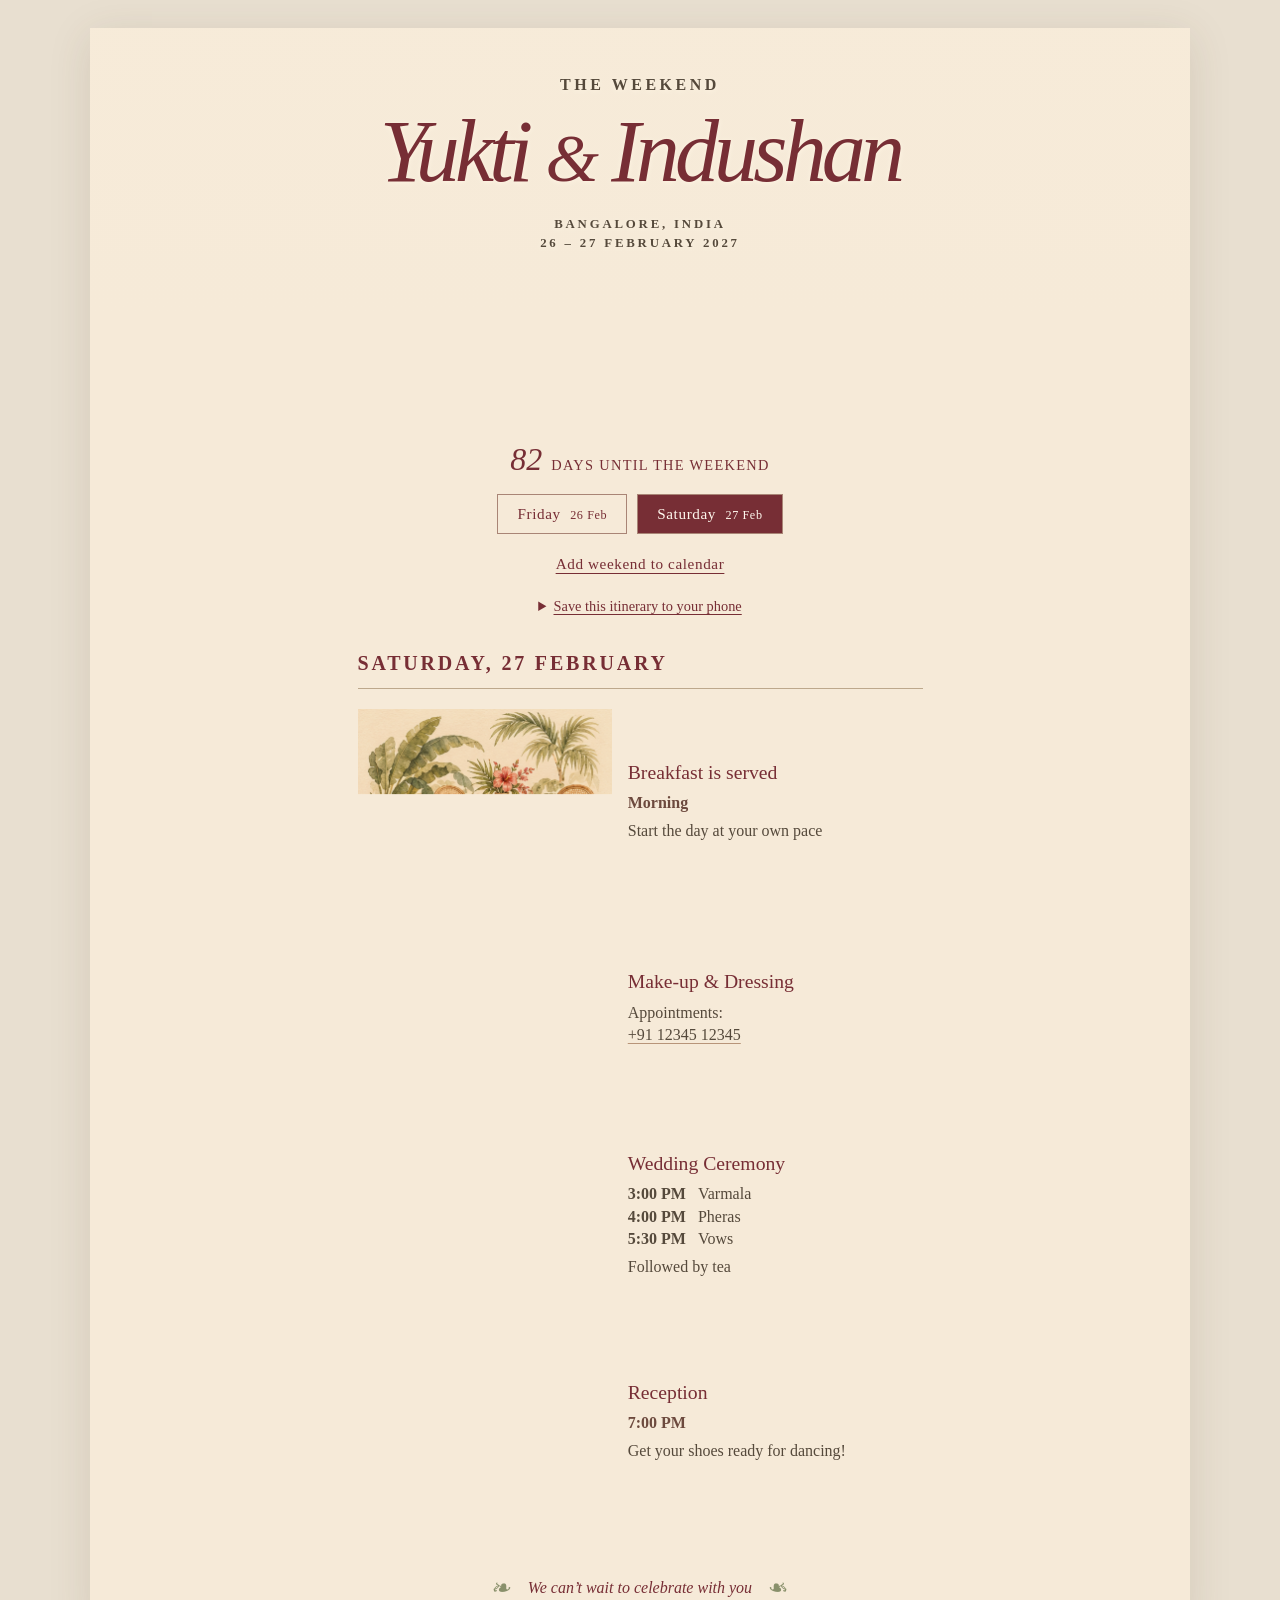
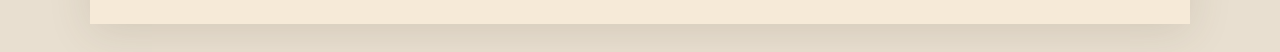
==== saturday.html @ e892ce78 "Add wedding itinerary web app" ====
<!doctype html>
<html lang="en">
<head>
  <meta charset="utf-8">
  <meta name="viewport" content="width=device-width, initial-scale=1">
  <meta name="theme-color" content="#f4e8d5">
  <meta name="description" content="The wedding weekend itinerary for Yukti and Indushan in Bangalore, 26–27 February 2027.">
  <title>Saturday | Yukti &amp; Indushan</title>
  <link rel="manifest" href="manifest.webmanifest">
  <link rel="apple-touch-icon" href="assets/apple-touch-icon.png">
  <meta name="apple-mobile-web-app-capable" content="yes">
  <meta name="apple-mobile-web-app-status-bar-style" content="default">
  <link rel="stylesheet" href="style.css">
</head>
<body>
  <main class="invitation">
    <header class="hero">
      <div class="hero-copy">
        <p class="eyebrow">The Weekend</p>
        <h1>Yukti <span>&amp;</span> Indushan</h1>
        <p class="place">Bangalore, India</p>
        <p class="date">26 &ndash; 27 February 2027</p>
      </div>
    </header>
    <div class="weekend-tools">
      <div class="countdown" aria-live="polite"><span id="countdown-number">&mdash;</span><span id="countdown-label">days until the weekend</span></div>
      <nav class="day-nav" aria-label="Choose a day"><a href="index.html">Friday <span>26 Feb</span></a><a href="saturday.html" aria-current="page">Saturday <span>27 Feb</span></a></nav>
      <a class="calendar-link" href="wedding-weekend.ics" download>Add weekend to calendar</a>
      <div class="install-area"><button class="install-button" id="install-button" hidden>Install itinerary app</button><details class="install-help"><summary>Save this itinerary to your phone</summary><p>On iPhone: open this page in Safari, tap Share, then Add to Home Screen. On Android: use the install button when offered, or choose Add to Home screen from your browser menu.</p><p>Open the app once while connected to save the itinerary for offline use.</p></details></div>
    </div>
    <div class="schedule" aria-label="Wedding weekend itinerary">
      <section class="day" id="saturday" aria-labelledby="saturday-title">
        <h2 id="saturday-title">Saturday, 27 February</h2>
        <article class="event"><div class="art breakfast" aria-hidden="true"></div><div class="event-copy"><h3>Breakfast is served</h3><div class="event-details"><p class="time">Morning</p><p>Start the day at your own pace</p></div></div></article>
        <article class="event"><div class="art makeup" aria-hidden="true"></div><div class="event-copy"><h3>Make-up &amp; Dressing</h3><div class="event-details"><p>Appointments:<br><a href="tel:+911234512345">+91 12345 12345</a></p></div></div></article>
        <article class="event"><div class="art ceremony" aria-hidden="true"></div><div class="event-copy"><h3>Wedding Ceremony</h3><div class="event-details"><dl class="times"><div><dt>3:00 PM</dt><dd>Varmala</dd></div><div><dt>4:00 PM</dt><dd>Pheras</dd></div><div><dt>5:30 PM</dt><dd>Vows</dd></div></dl><p>Followed by tea</p></div></div></article>
        <article class="event"><div class="art reception" aria-hidden="true"></div><div class="event-copy"><h3>Reception</h3><div class="event-details"><p class="time">7:00 PM</p><p>Get your shoes ready for dancing!</p></div></div></article>
      </section>
    </div>
    <footer><span aria-hidden="true">❧</span><p>We can’t wait to celebrate with you</p><span aria-hidden="true">❧</span></footer>
  </main>
  <script src="script.js" defer></script>
</body>
</html>
---- style.css ----
:root{color-scheme:light;--paper:#f6ead8;--ink:#55493b;--wine:#772e35;--line:#bda88c}*{box-sizing:border-box}html{background:#e8dfd0}body{margin:0;color:var(--ink);font-family:Georgia,'Times New Roman',serif}.invitation{max-width:1100px;margin:28px auto;background:var(--paper);box-shadow:0 8px 40px #51402a22;overflow:hidden}.hero{min-height:415px;display:flex;align-items:flex-start;justify-content:center;text-align:center;background:linear-gradient(to bottom,rgba(250,239,220,.18),rgba(246,234,216,.02) 70%,var(--paper)),url('assets/lakeside-watercolor.png') center 56% / cover no-repeat}.hero-copy{padding:48px 16px 0;text-shadow:0 1px 5px #fff5e4}.eyebrow,.place,.date{text-transform:uppercase;letter-spacing:.22em;font-weight:600}.eyebrow{font-size:1rem;margin:0 0 10px}.hero h1{font-size:clamp(3.1rem,7vw,5.5rem);font-weight:400;font-style:italic;letter-spacing:-.055em;line-height:1.1;color:var(--wine);margin:0 0 14px}.hero h1 span{font-size:.78em;font-weight:400}.place,.date{font-size:.8rem;line-height:1.5;margin:0}.schedule{display:grid;grid-template-columns:1fr 1fr;padding:0 5.5% 25px}.day{padding:0 27px}.day+ .day{border-left:1px solid var(--line)}h2{font-size:clamp(1rem,1.8vw,1.25rem);letter-spacing:.14em;text-transform:uppercase;color:var(--wine);border-bottom:1px solid var(--line);padding:0 0 13px;margin:0 0 12px}.event{display:grid;grid-template-columns:45% 1fr;align-items:center;gap:16px;min-height:190px;padding:8px 0}.art{width:100%;aspect-ratio:4/3;background-image:url('assets/event-watercolors.png');background-size:200% 400%;background-repeat:no-repeat;mix-blend-mode:multiply}.chai{background-position:0 0}.breakfast{background-position:100% 0}.haldi{background-position:0 33.333%}.makeup{background-position:100% 33.333%}.tea{background-position:0 66.666%}.ceremony{background-position:100% 66.666%}.boho{background-position:0 100%}.reception{background-position:100% 100%}h3{font-size:1.23rem;font-weight:400;line-height:1.2;color:var(--wine);margin:0 0 8px}.event p,.times{font-size:1rem;line-height:1.4;margin:0 0 5px}.time{font-weight:bold;color:#6d4a3e}.times div{display:flex;gap:12px}.times dt{font-weight:bold;white-space:nowrap}.times dd{margin:0}a{color:inherit;text-decoration-color:#b89579;text-underline-offset:3px}footer{display:flex;align-items:center;justify-content:center;gap:18px;padding:22px;text-align:center;color:var(--wine);font-style:italic}footer p{margin:0}footer span{font-size:1.5rem;color:#89906b}footer span:last-child{transform:scaleX(-1)}@media(max-width:700px){.invitation{margin:0;box-shadow:none}.hero{min-height:330px;background-position:center 55%}.hero-copy{padding-top:45px}.hero h1{font-size:clamp(2.8rem,10vw,4.5rem)}.schedule{display:block;padding:0 6% 10px}.day{padding:0}.day+.day{border:0;margin-top:25px}.event{min-height:155px;gap:14px;grid-template-columns:minmax(115px,42%) 1fr}.art{max-width:210px}h2{font-size:1rem}.event p,.times{font-size:1rem}}@media(max-width:360px){.hero{min-height:285px}.event{grid-template-columns:40% 1fr;gap:10px}h3{font-size:1.1rem}.times div{gap:7px}}

html{scroll-behavior:smooth}.weekend-tools{text-align:center;padding:0 20px 34px}.countdown{display:flex;align-items:baseline;justify-content:center;gap:9px;color:var(--wine);margin:0 0 19px}.countdown #countdown-number{font-size:2rem;font-style:italic;line-height:1}.countdown #countdown-label{font-size:.9rem;letter-spacing:.09em;text-transform:uppercase}.day-nav{display:flex;justify-content:center;gap:10px;flex-wrap:wrap}.day-nav a,.calendar-link{display:inline-block;border:1px solid #a98576;color:var(--wine);padding:10px 19px;text-decoration:none;letter-spacing:.04em;font-size:.95rem;transition:background-color .2s,color .2s}.day-nav a:hover,.day-nav a:focus-visible,.calendar-link:hover,.calendar-link:focus-visible{background:var(--wine);color:#fff8ee}.day-nav a span{font-size:.8em;margin-left:5px}.calendar-link{margin-top:10px;border-color:transparent;text-decoration:underline;text-underline-offset:4px}.day{scroll-margin-top:20px}.event-details{padding-top:0}@media(max-width:700px){.weekend-tools{padding-bottom:28px}.countdown #countdown-label{font-size:.75rem}h3{font-size:1.15rem}}

/* Each day has its own page; keep the schedule comfortably readable on wide screens. */
.schedule{display:block;max-width:740px;margin-inline:auto}.day-nav a[aria-current="page"]{background:var(--wine);color:#fff8ee}.day-nav a[aria-current="page"]:hover{background:#59232a}
.install-area{margin:4px auto 0;max-width:440px}.install-button{font:inherit;color:var(--wine);background:transparent;border:1px solid #a98576;padding:10px 16px;cursor:pointer}.install-button:hover,.install-button:focus-visible{background:var(--wine);color:#fff8ee}.install-help{margin:12px auto 0;font-size:.9rem;line-height:1.5}.install-help summary{color:var(--wine);cursor:pointer;text-decoration:underline;text-underline-offset:3px}.install-help p{margin:10px 0 0}
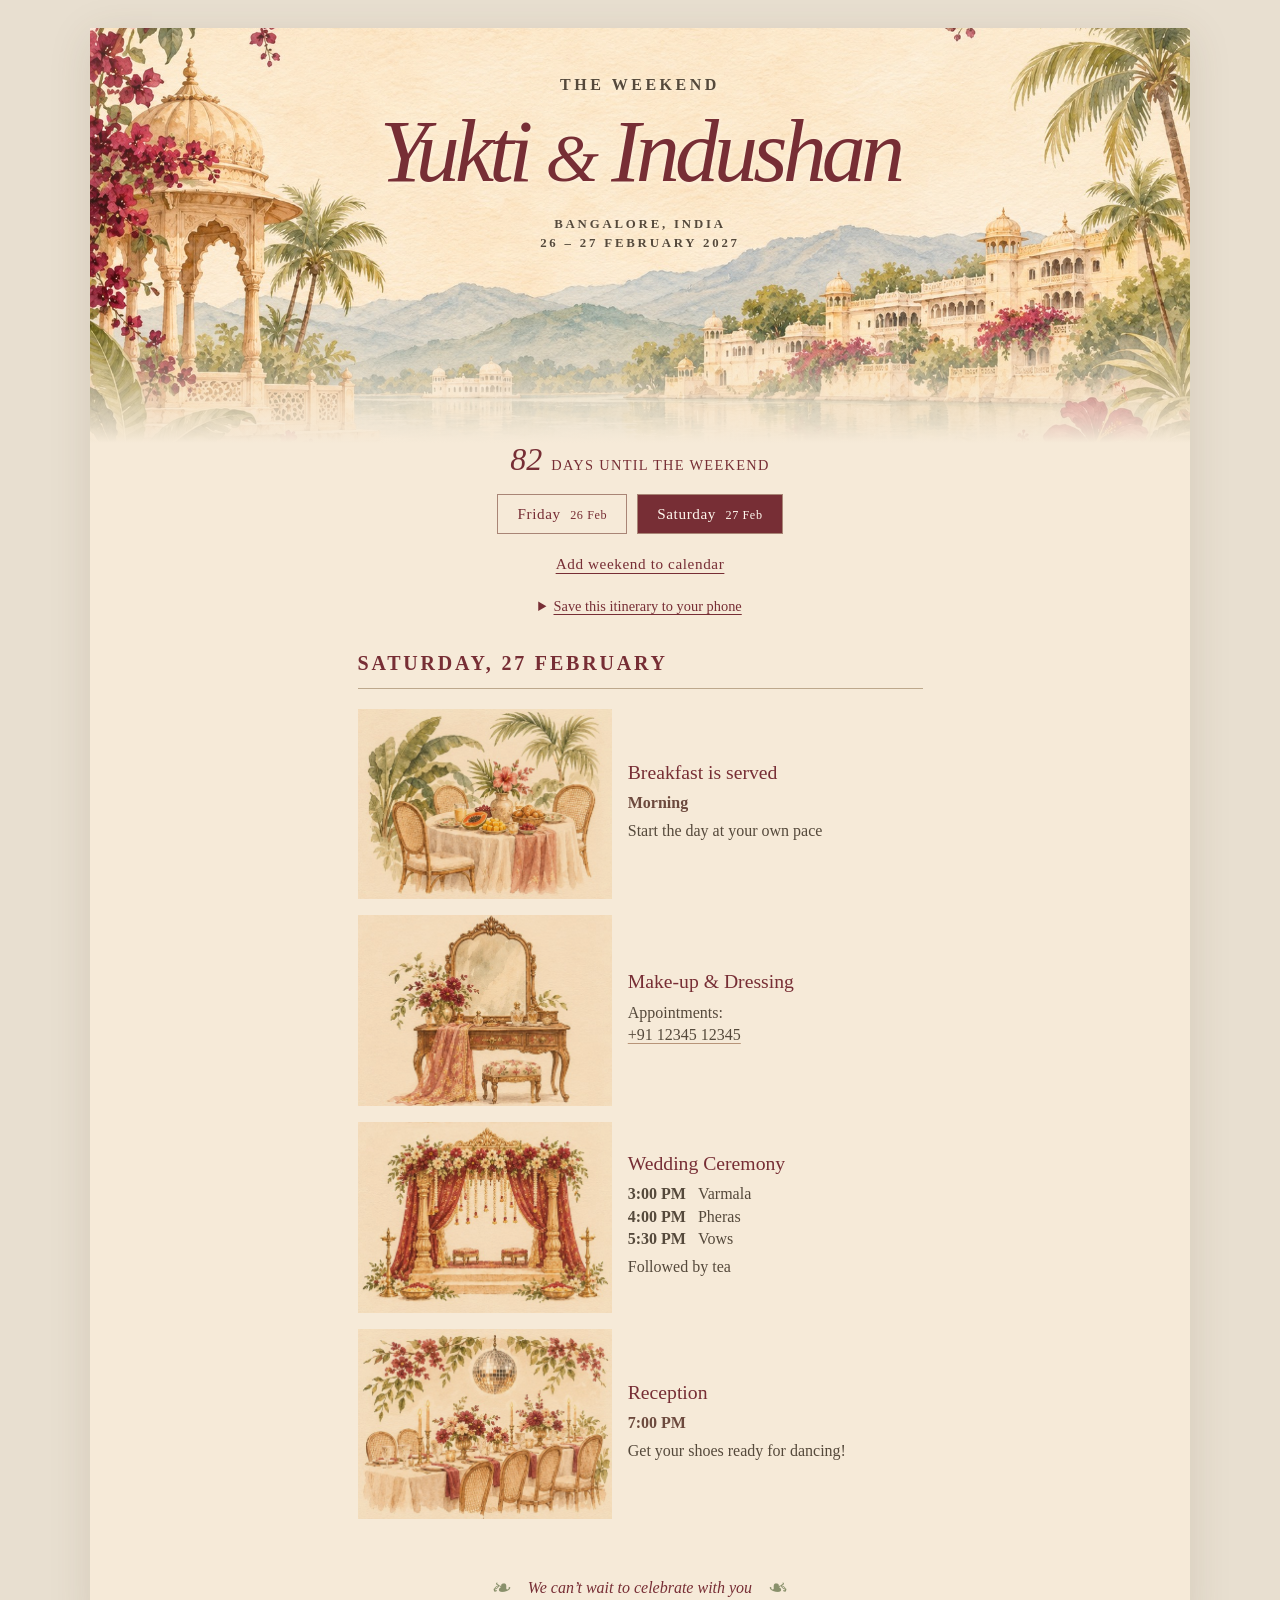
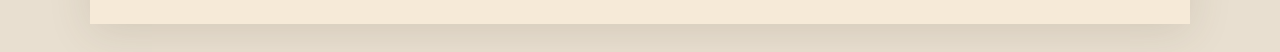
==== commit 928afbfd: "Ensure updated artwork replaces stale offline cache" ====
--- a/saturday.html
+++ b/saturday.html
@@ -10,7 +10,7 @@
   <link rel="apple-touch-icon" href="assets/apple-touch-icon.png">
   <meta name="apple-mobile-web-app-capable" content="yes">
   <meta name="apple-mobile-web-app-status-bar-style" content="default">
-  <link rel="stylesheet" href="style.css">
+  <link rel="stylesheet" href="style.css?v=3">
 </head>
 <body>
   <main class="invitation">
--- a/style.css
+++ b/style.css
@@ -1,4 +1,4 @@
-:root{color-scheme:light;--paper:#f6ead8;--ink:#55493b;--wine:#772e35;--line:#bda88c}*{box-sizing:border-box}html{background:#e8dfd0}body{margin:0;color:var(--ink);font-family:Georgia,'Times New Roman',serif}.invitation{max-width:1100px;margin:28px auto;background:var(--paper);box-shadow:0 8px 40px #51402a22;overflow:hidden}.hero{min-height:415px;display:flex;align-items:flex-start;justify-content:center;text-align:center;background:linear-gradient(to bottom,rgba(250,239,220,.18),rgba(246,234,216,.02) 70%,var(--paper)),url('assets/lakeside-watercolor.png') center 56% / cover no-repeat}.hero-copy{padding:48px 16px 0;text-shadow:0 1px 5px #fff5e4}.eyebrow,.place,.date{text-transform:uppercase;letter-spacing:.22em;font-weight:600}.eyebrow{font-size:1rem;margin:0 0 10px}.hero h1{font-size:clamp(3.1rem,7vw,5.5rem);font-weight:400;font-style:italic;letter-spacing:-.055em;line-height:1.1;color:var(--wine);margin:0 0 14px}.hero h1 span{font-size:.78em;font-weight:400}.place,.date{font-size:.8rem;line-height:1.5;margin:0}.schedule{display:grid;grid-template-columns:1fr 1fr;padding:0 5.5% 25px}.day{padding:0 27px}.day+ .day{border-left:1px solid var(--line)}h2{font-size:clamp(1rem,1.8vw,1.25rem);letter-spacing:.14em;text-transform:uppercase;color:var(--wine);border-bottom:1px solid var(--line);padding:0 0 13px;margin:0 0 12px}.event{display:grid;grid-template-columns:45% 1fr;align-items:center;gap:16px;min-height:190px;padding:8px 0}.art{width:100%;aspect-ratio:4/3;background-image:url('assets/event-watercolors.png');background-size:200% 400%;background-repeat:no-repeat;mix-blend-mode:multiply}.chai{background-position:0 0}.breakfast{background-position:100% 0}.haldi{background-position:0 33.333%}.makeup{background-position:100% 33.333%}.tea{background-position:0 66.666%}.ceremony{background-position:100% 66.666%}.boho{background-position:0 100%}.reception{background-position:100% 100%}h3{font-size:1.23rem;font-weight:400;line-height:1.2;color:var(--wine);margin:0 0 8px}.event p,.times{font-size:1rem;line-height:1.4;margin:0 0 5px}.time{font-weight:bold;color:#6d4a3e}.times div{display:flex;gap:12px}.times dt{font-weight:bold;white-space:nowrap}.times dd{margin:0}a{color:inherit;text-decoration-color:#b89579;text-underline-offset:3px}footer{display:flex;align-items:center;justify-content:center;gap:18px;padding:22px;text-align:center;color:var(--wine);font-style:italic}footer p{margin:0}footer span{font-size:1.5rem;color:#89906b}footer span:last-child{transform:scaleX(-1)}@media(max-width:700px){.invitation{margin:0;box-shadow:none}.hero{min-height:330px;background-position:center 55%}.hero-copy{padding-top:45px}.hero h1{font-size:clamp(2.8rem,10vw,4.5rem)}.schedule{display:block;padding:0 6% 10px}.day{padding:0}.day+.day{border:0;margin-top:25px}.event{min-height:155px;gap:14px;grid-template-columns:minmax(115px,42%) 1fr}.art{max-width:210px}h2{font-size:1rem}.event p,.times{font-size:1rem}}@media(max-width:360px){.hero{min-height:285px}.event{grid-template-columns:40% 1fr;gap:10px}h3{font-size:1.1rem}.times div{gap:7px}}
+:root{color-scheme:light;--paper:#f6ead8;--ink:#55493b;--wine:#772e35;--line:#bda88c}*{box-sizing:border-box}html{background:#e8dfd0}body{margin:0;color:var(--ink);font-family:Georgia,'Times New Roman',serif}.invitation{max-width:1100px;margin:28px auto;background:var(--paper);box-shadow:0 8px 40px #51402a22;overflow:hidden}.hero{min-height:415px;display:flex;align-items:flex-start;justify-content:center;text-align:center;background:linear-gradient(to bottom,rgba(250,239,220,.18),rgba(246,234,216,.02) 70%,var(--paper)),url('assets/lakeside-watercolor.jpg') center 56% / cover no-repeat}.hero-copy{padding:48px 16px 0;text-shadow:0 1px 5px #fff5e4}.eyebrow,.place,.date{text-transform:uppercase;letter-spacing:.22em;font-weight:600}.eyebrow{font-size:1rem;margin:0 0 10px}.hero h1{font-size:clamp(3.1rem,7vw,5.5rem);font-weight:400;font-style:italic;letter-spacing:-.055em;line-height:1.1;color:var(--wine);margin:0 0 14px}.hero h1 span{font-size:.78em;font-weight:400}.place,.date{font-size:.8rem;line-height:1.5;margin:0}.schedule{display:grid;grid-template-columns:1fr 1fr;padding:0 5.5% 25px}.day{padding:0 27px}.day+ .day{border-left:1px solid var(--line)}h2{font-size:clamp(1rem,1.8vw,1.25rem);letter-spacing:.14em;text-transform:uppercase;color:var(--wine);border-bottom:1px solid var(--line);padding:0 0 13px;margin:0 0 12px}.event{display:grid;grid-template-columns:45% 1fr;align-items:center;gap:16px;min-height:190px;padding:8px 0}.art{width:100%;aspect-ratio:4/3;background-image:url('assets/event-watercolors.jpg');background-size:200% 400%;background-repeat:no-repeat;mix-blend-mode:multiply}.chai{background-position:0 0}.breakfast{background-position:100% 0}.haldi{background-position:0 33.333%}.makeup{background-position:100% 33.333%}.tea{background-position:0 66.666%}.ceremony{background-position:100% 66.666%}.boho{background-position:0 100%}.reception{background-position:100% 100%}h3{font-size:1.23rem;font-weight:400;line-height:1.2;color:var(--wine);margin:0 0 8px}.event p,.times{font-size:1rem;line-height:1.4;margin:0 0 5px}.time{font-weight:bold;color:#6d4a3e}.times div{display:flex;gap:12px}.times dt{font-weight:bold;white-space:nowrap}.times dd{margin:0}a{color:inherit;text-decoration-color:#b89579;text-underline-offset:3px}footer{display:flex;align-items:center;justify-content:center;gap:18px;padding:22px;text-align:center;color:var(--wine);font-style:italic}footer p{margin:0}footer span{font-size:1.5rem;color:#89906b}footer span:last-child{transform:scaleX(-1)}@media(max-width:700px){.invitation{margin:0;box-shadow:none}.hero{min-height:330px;background-position:center 55%}.hero-copy{padding-top:45px}.hero h1{font-size:clamp(2.8rem,10vw,4.5rem)}.schedule{display:block;padding:0 6% 10px}.day{padding:0}.day+.day{border:0;margin-top:25px}.event{min-height:155px;gap:14px;grid-template-columns:minmax(115px,42%) 1fr}.art{max-width:210px}h2{font-size:1rem}.event p,.times{font-size:1rem}}@media(max-width:360px){.hero{min-height:285px}.event{grid-template-columns:40% 1fr;gap:10px}h3{font-size:1.1rem}.times div{gap:7px}}
 
 html{scroll-behavior:smooth}.weekend-tools{text-align:center;padding:0 20px 34px}.countdown{display:flex;align-items:baseline;justify-content:center;gap:9px;color:var(--wine);margin:0 0 19px}.countdown #countdown-number{font-size:2rem;font-style:italic;line-height:1}.countdown #countdown-label{font-size:.9rem;letter-spacing:.09em;text-transform:uppercase}.day-nav{display:flex;justify-content:center;gap:10px;flex-wrap:wrap}.day-nav a,.calendar-link{display:inline-block;border:1px solid #a98576;color:var(--wine);padding:10px 19px;text-decoration:none;letter-spacing:.04em;font-size:.95rem;transition:background-color .2s,color .2s}.day-nav a:hover,.day-nav a:focus-visible,.calendar-link:hover,.calendar-link:focus-visible{background:var(--wine);color:#fff8ee}.day-nav a span{font-size:.8em;margin-left:5px}.calendar-link{margin-top:10px;border-color:transparent;text-decoration:underline;text-underline-offset:4px}.day{scroll-margin-top:20px}.event-details{padding-top:0}@media(max-width:700px){.weekend-tools{padding-bottom:28px}.countdown #countdown-label{font-size:.75rem}h3{font-size:1.15rem}}
 
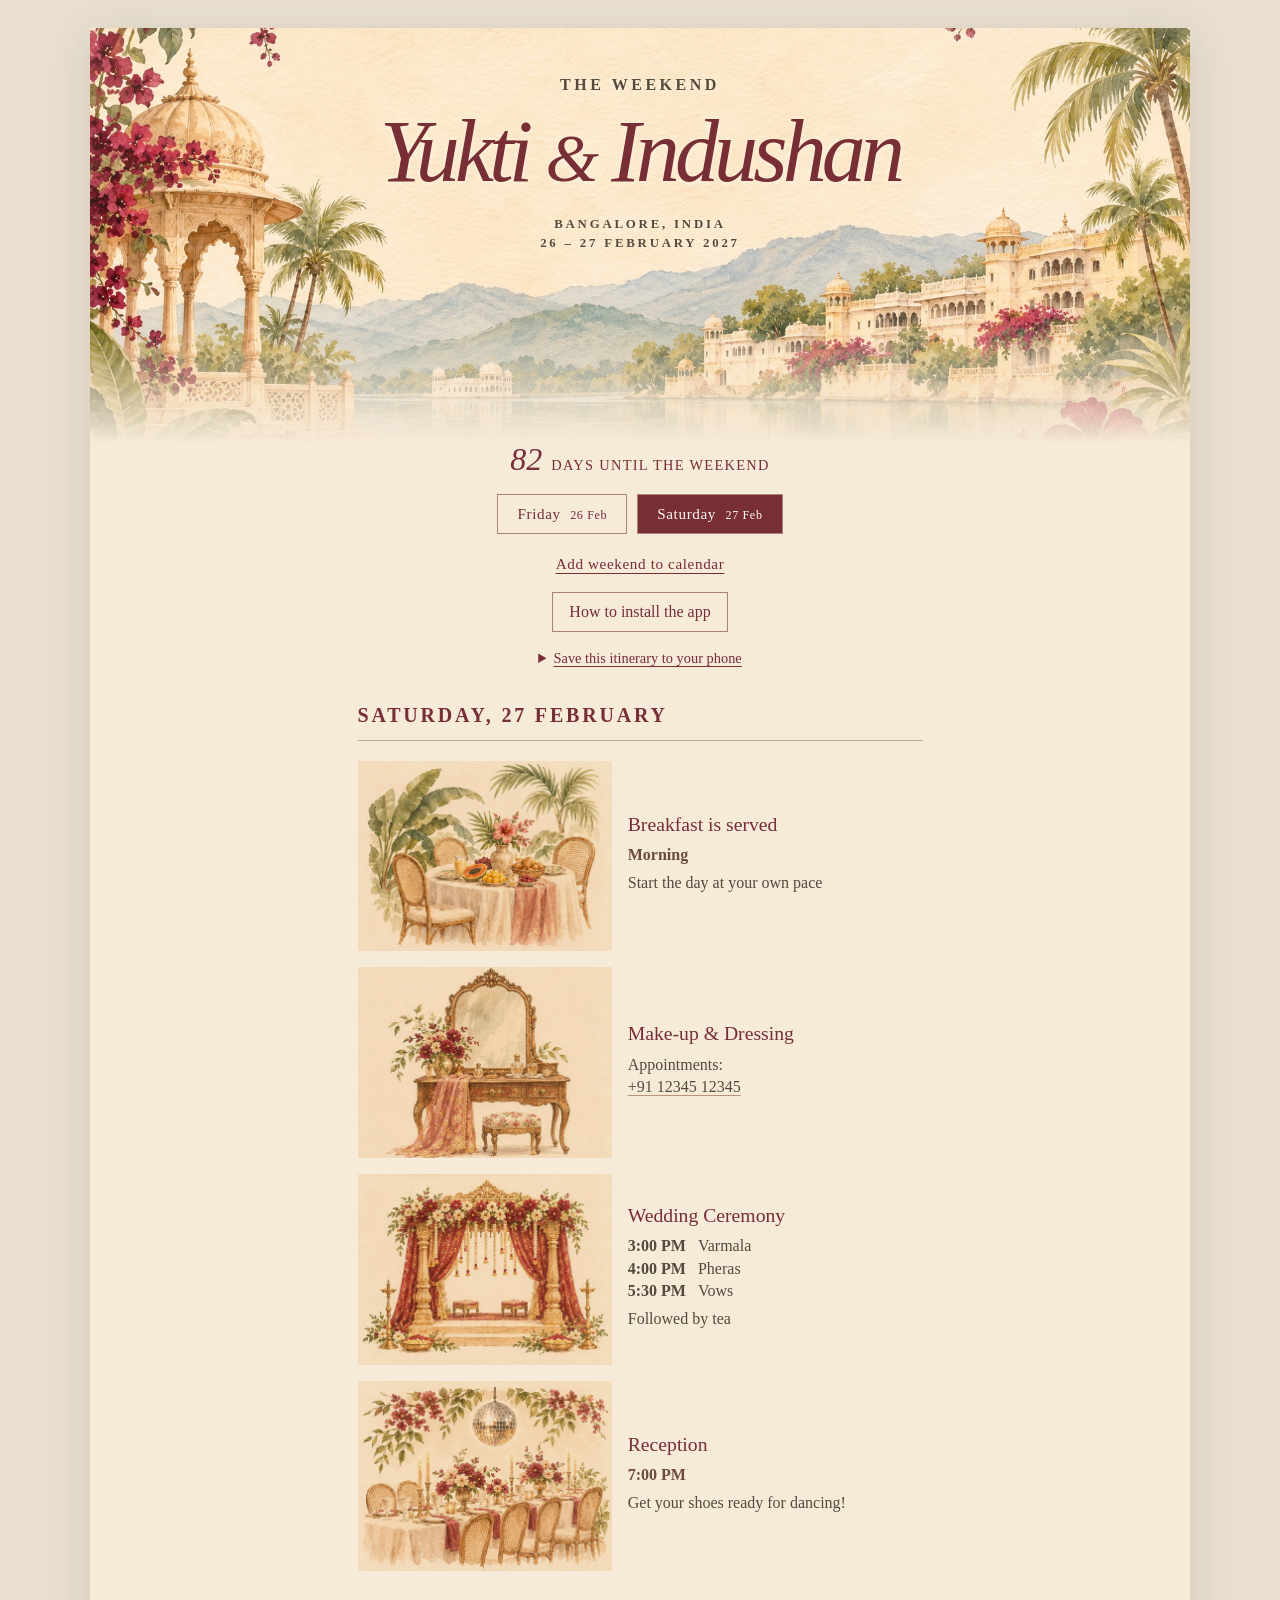
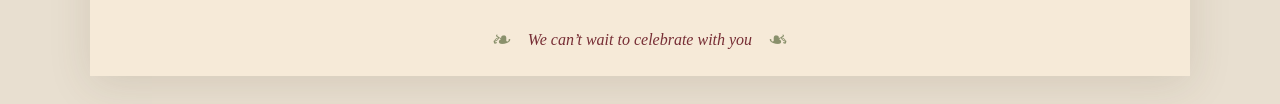
==== commit ff140d04: "Add guided home screen installation" ====
--- a/saturday.html
+++ b/saturday.html
@@ -10,7 +10,8 @@
   <link rel="apple-touch-icon" href="assets/apple-touch-icon.png">
   <meta name="apple-mobile-web-app-capable" content="yes">
   <meta name="apple-mobile-web-app-status-bar-style" content="default">
-  <link rel="stylesheet" href="style.css?v=3">
+  <link rel="stylesheet" href="style.css?v=4">
+  <link rel="stylesheet" href="vendor/add-to-homescreen/add-to-homescreen.min.css">
 </head>
 <body>
   <main class="invitation">
@@ -26,7 +27,7 @@
       <div class="countdown" aria-live="polite"><span id="countdown-number">&mdash;</span><span id="countdown-label">days until the weekend</span></div>
       <nav class="day-nav" aria-label="Choose a day"><a href="index.html">Friday <span>26 Feb</span></a><a href="saturday.html" aria-current="page">Saturday <span>27 Feb</span></a></nav>
       <a class="calendar-link" href="wedding-weekend.ics" download>Add weekend to calendar</a>
-      <div class="install-area"><button class="install-button" id="install-button" hidden>Install itinerary app</button><details class="install-help"><summary>Save this itinerary to your phone</summary><p>On iPhone: open this page in Safari, tap Share, then Add to Home Screen. On Android: use the install button when offered, or choose Add to Home screen from your browser menu.</p><p>Open the app once while connected to save the itinerary for offline use.</p></details></div>
+      <div class="install-area"><button class="install-button guide-button" id="guide-button" hidden>How to install the app</button><button class="install-button" id="install-button" hidden>Install itinerary app</button><details class="install-help"><summary>Save this itinerary to your phone</summary><p>On iPhone: open this page in Safari, tap Share, then Add to Home Screen. On Android: use the install button when offered, or choose Add to Home screen from your browser menu.</p><p>Open the app once while connected to save the itinerary for offline use.</p></details></div>
     </div>
     <div class="schedule" aria-label="Wedding weekend itinerary">
       <section class="day" id="saturday" aria-labelledby="saturday-title">
@@ -39,6 +40,7 @@
     </div>
     <footer><span aria-hidden="true">❧</span><p>We can’t wait to celebrate with you</p><span aria-hidden="true">❧</span></footer>
   </main>
-  <script src="script.js" defer></script>
+  <script src="vendor/add-to-homescreen/add-to-homescreen_en.min.js" defer></script>
+  <script src="script.js?v=4" defer></script>
 </body>
 </html>
--- a/style.css
+++ b/style.css
@@ -5,3 +5,4 @@
 /* Each day has its own page; keep the schedule comfortably readable on wide screens. */
 .schedule{display:block;max-width:740px;margin-inline:auto}.day-nav a[aria-current="page"]{background:var(--wine);color:#fff8ee}.day-nav a[aria-current="page"]:hover{background:#59232a}
 .install-area{margin:4px auto 0;max-width:440px}.install-button{font:inherit;color:var(--wine);background:transparent;border:1px solid #a98576;padding:10px 16px;cursor:pointer}.install-button:hover,.install-button:focus-visible{background:var(--wine);color:#fff8ee}.install-help{margin:12px auto 0;font-size:.9rem;line-height:1.5}.install-help summary{color:var(--wine);cursor:pointer;text-decoration:underline;text-underline-offset:3px}.install-help p{margin:10px 0 0}
+.guide-button{margin:4px}.install-button[hidden]{display:none}
--- a/vendor/add-to-homescreen/add-to-homescreen.min.css
+++ b/vendor/add-to-homescreen/add-to-homescreen.min.css
@@ -0,0 +1,862 @@
+@import url(https://fonts.googleapis.com/css2?family=Roboto:wght@400;500;700&display=swap);
+.adhs-container {
+  display: block;
+  position: fixed;
+  top: 0;
+  left: 0;
+  width: 100vw;
+  height: 100vh;
+  background-color: rgba(0, 0, 0, 0);
+  z-index: 999999;
+  opacity: 0;
+  transition: opacity 0.3s ease-in-out, background-color 0.3s ease-in-out;
+  font-family: "Roboto", sans-serif;
+  color: #212121;
+  backdrop-filter: blur(5px);
+  -webkit-backdrop-filter: blur(5px);
+}
+
+.adhs-container.visible {
+  background-color: rgba(0, 0, 0, 0.9);
+  opacity: 1;
+}
+
+.adhs-container .adhs-modal {
+  background-color: #f5f5f5;
+  border-radius: 7px;
+  box-shadow: 0 2px 10px rgba(0, 0, 0, 0.2);
+  left: 50%;
+  margin: auto;
+  max-width: 400px;
+  padding: 49px 19px 32px 19px;
+  position: absolute;
+  transition: opacity 0.3s ease-in-out;
+  display: flex;
+  flex-direction: column;
+  line-height: normal;
+  top: 40%;
+  transform: translateY(-50%) translateX(-50%);
+  width: 90%;
+}
+
+@keyframes adhs-bounce-modal {
+  0%,
+  20%,
+  50%,
+  80%,
+  100% {
+    transform: translateY(-50%) translateX(-50%);
+  }
+
+  40% {
+    transform: translateY(-40%) translateX(-50%);
+  }
+
+  60% {
+    transform: translateY(-55%) translateX(-50%);
+  }
+}
+
+.adhs-container.visible .adhs-modal {
+  opacity: 1;
+  animation: adhs-bounce-modal 0.5s;
+}
+
+.adhs-container .adhs-logo {
+  position: absolute;
+  left: 0;
+  right: 0;
+  margin: auto;
+  height: 80px;
+  width: 80px;
+  top: -45px;
+  z-index: 1000000;
+}
+
+.adhs-container .adhs-logo img {
+  width: 80px;
+  height: 80px;
+  border-radius: 12px;
+}
+
+.adhs-container .adhs-modal .adhs-title {
+  font-size: 27px;
+  font-weight: 700;
+  padding: 0px 0px 18px 0px;
+  text-align: justify;
+  word-spacing: -0.1em;
+}
+
+.adhs-container .adhs-modal .adhs-error-title {
+  font-size: 24px;
+  font-weight: 700;
+  margin: 5px 10px 15px 10px;
+  text-align: justify;
+}
+
+.adhs-container .adhs-modal .adhs-error-body {
+  font-size: 20px;
+  margin: 0px 10px 20px 10px;
+  text-align: justify;
+}
+
+.adhs-container .adhs-modal .adhs-error-copy-link-button {
+  background-color: white;
+  border: 1px solid;
+  border-radius: 4px;
+  font-size: 19px;
+  padding: 5px;
+}
+
+.adhs-container .adhs-modal .adhs-list {
+  display: flex;
+  flex-direction: column;
+}
+
+.adhs-container .adhs-modal .adhs-list .adhs-emphasis {
+  font-weight: 700;
+  font-size: 20px;
+}
+
+.adhs-container .adhs-modal .adhs-list .adhs-your-app-icon {
+  height: 40px;
+  margin: 0px 5px -13px 5px;
+  border-radius: 6px;
+}
+
+.adhs-container .adhs-modal .adhs-list .adhs-list-item {
+  display: flex;
+  flex-direction: row;
+  align-items: start;
+  justify-content: flex-start;
+  margin: 0px 0px 10px 0px;
+}
+
+.adhs-container .adhs-modal .adhs-list .adhs-list-item .adhs-number-container {
+  flex-direction: column;
+  display: flex;
+  /* margin: 0px 5px 0px 0px; */
+}
+
+.adhs-container.adhs-desktop
+  .adhs-modal
+  .adhs-list
+  .adhs-list-item
+  .adhs-number-container {
+  margin: 0px 5px 0px 0px;
+}
+
+.adhs-container.adhs-mobile
+  .adhs-modal
+  .adhs-list
+  .adhs-list-item
+  .adhs-number-container {
+  margin: 5px 5px 0px 0px;
+}
+
+.adhs-container .adhs-modal .adhs-list .adhs-list-item .adhs-circle {
+  font-size: 30px;
+  height: 32px;
+  width: 32px;
+  border-radius: 100px;
+  background-color: #000000;
+}
+
+.adhs-container .adhs-modal .adhs-list .adhs-list-item .adhs-number {
+  padding: 6px 0px 0px 11px;
+  color: white;
+  font-size: 17px;
+  font-weight: 100;
+}
+
+[dir="rtl"]
+  .adhs-container
+  .adhs-modal
+  .adhs-list
+  .adhs-list-item
+  .adhs-number {
+  padding: 6px 11px 0px 11px;
+}
+
+.adhs-container .adhs-modal .adhs-list .adhs-list-item .adhs-instruction {
+  font-size: 19px;
+  line-height: 27px;
+  padding: 0px 5px 0px 5px;
+  /* text-align: justify; */
+}
+
+.adhs-container.adhs-mobile
+  .adhs-modal
+  .adhs-list
+  .adhs-list-item
+  .adhs-instruction:has(.adhs-list-button) {
+  padding-top: 5px;
+}
+
+.adhs-container .adhs-modal .adhs-list .adhs-list-item .adhs-list-button {
+  display: inline-block;
+  /* border: 0.5px solid lightgrey; */
+  border-radius: 4px;
+  box-shadow: 1px 1px 2px gray;
+  margin-right: 3px;
+  padding: 2px 8px;
+  white-space: nowrap;
+}
+
+.adhs-container
+  .adhs-modal
+  .adhs-list
+  .adhs-list-item
+  .adhs-list-button:has(.adhs-list-button-image-only) {
+  display: inline-block;
+  padding: 1px 8px;
+}
+
+.adhs-container
+  .adhs-modal
+  .adhs-list
+  .adhs-list-item
+  .adhs-list-button
+  .adhs-list-button-text {
+  display: inline;
+  font-size: 16px;
+  position: relative;
+  top: -1px;
+}
+
+.adhs-container
+  .adhs-modal
+  .adhs-list
+  .adhs-list-item
+  .adhs-list-button
+  .adhs-list-button-image-only {
+  display: inline;
+  position: relative;
+  left: 0px;
+  top: 3px;
+}
+
+.adhs-container
+  .adhs-modal
+  .adhs-list
+  .adhs-list-item
+  .adhs-list-button
+  .adhs-list-button-image-left {
+  display: inline;
+  position: relative;
+  margin: 0 5px 0 0;
+  top: 2px;
+}
+
+.adhs-container
+  .adhs-modal
+  .adhs-list
+  .adhs-list-item
+  .adhs-list-button
+  .adhs-list-button-image-right {
+  display: inline;
+  position: relative;
+  margin: 0 0 0 5px;
+  top: 2px;
+}
+
+/* IOS Safari */
+.adhs-container.adhs-ios.adhs-safari
+  .adhs-modal
+  .adhs-list
+  .adhs-ios-safari-sharing-api-button {
+  height: 35px;
+  margin: 0px 5px -7px 5px;
+  box-shadow: 1px 1px 2px gray;
+  border-radius: 4px;
+  background-color: #ffffff;
+}
+
+.adhs-container.adhs-ios.adhs-safari
+  .adhs-modal
+  .adhs-list
+  .adhs-ios-safari-add-to-home-screen-button {
+  height: 33px;
+  margin: 0px 5px -7px 5px;
+  box-shadow: 1px 1px 2px gray;
+  border-radius: 4px;
+  background-color: #ffffff;
+}
+
+@keyframes adhs-ios-safari-bouncing-arrow-animation {
+  0%,
+  20%,
+  50%,
+  80%,
+  100% {
+    transform: translateY(0);
+  }
+
+  40% {
+    transform: translateY(-30px);
+  }
+
+  60% {
+    transform: translateY(-15px);
+  }
+}
+
+@keyframes adhs-ios-ipad-safari-bouncing-arrow-animation {
+  0%,
+  20%,
+  50%,
+  80%,
+  100% {
+    transform: translateY(0) rotate(180deg);
+  }
+
+  40% {
+    transform: translateY(30px) rotate(180deg);
+  }
+
+  60% {
+    transform: translateY(15px) rotate(180deg);
+  }
+}
+
+@media (orientation: landscape) {
+  .adhs-container .adhs-bouncing-arrow {
+    display: none;
+  }
+}
+
+.adhs-container.adhs-ios.adhs-safari
+  .adhs-ios-safari-bouncing-arrow-container
+  img {
+  height: 60px;
+  position: absolute;
+  top: calc(100dvh - 60px);
+  bottom: unset;
+  left: 0;
+  right: 0;
+  margin: auto;
+  animation: adhs-ios-safari-bouncing-arrow-animation 2s infinite;
+}
+
+.adhs-container.adhs-ios.adhs-safari.adhs-ios26
+  .adhs-ios-safari-bouncing-arrow-container
+  img {
+  height: 60px;
+  position: absolute;
+  top: calc(100dvh - 60px);
+  bottom: unset;
+  left: unset;
+  right: 7%;
+  margin: 0px 0px;
+  animation: adhs-ios-safari-bouncing-arrow-animation 2s infinite;
+}
+
+.adhs-container.adhs-ios.adhs-safari
+  .adhs-ios-ipad-safari-bouncing-arrow-container
+  img {
+  height: 60px;
+  position: absolute;
+  top: 0;
+  bottom: unset;
+  left: unset;
+  right: 11%; 
+  margin: 0px 0px;
+  animation: adhs-ios-ipad-safari-bouncing-arrow-animation 2s infinite;
+}
+
+.adhs-container.adhs-ios.adhs-safari.adhs-ios26
+  .adhs-ios-ipad-safari-bouncing-arrow-container
+  img {
+  height: 60px;
+  position: absolute;
+  top: 0;
+  bottom: unset;
+  left: unset;
+  right: 9%; 
+  margin: 0px 0px;
+  animation: adhs-ios-ipad-safari-bouncing-arrow-animation 2s infinite;
+}
+
+/* IOS Chrome */
+@keyframes adhs-ios-chrome-bouncing-arrow-animation {
+  0%,
+  20%,
+  50%,
+  80%,
+  100% {
+    transform: translateY(0);
+  }
+
+  40% {
+    transform: translateY(20px);
+  }
+
+  60% {
+    transform: translateY(5px);
+  }
+}
+
+.adhs-container.adhs-ios.adhs-chrome
+  .adhs-modal
+  .adhs-list
+  .adhs-ios-chrome-more-button {
+  height: 35px;
+  margin: 0px 5px -7px 5px;
+  box-shadow: 1px 1px 2px gray;
+  border-radius: 4px;
+  background-color: #ffffff;
+}
+
+.adhs-container.adhs-ios.adhs-chrome
+  .adhs-ios-chrome-bouncing-arrow-container
+  img {
+  height: 40px;
+  position: absolute;
+  top: 0;
+  right: 18px;
+  animation: adhs-ios-chrome-bouncing-arrow-animation 1.5s infinite;
+}
+
+.adhs-container.adhs-ios.adhs-chrome
+  .adhs-modal
+  .adhs-list
+  .adhs-ios-chrome-add-to-home-screen-button {
+  height: 35px;
+  margin: 0px 5px -7px 5px;
+  box-shadow: 1px 1px 2px gray;
+  border-radius: 4px;
+  background-color: #ffffff;
+}
+
+/* Android Chrome */
+@keyframes adhs-android-chrome-bouncing-arrow-animation {
+  0%,
+  20%,
+  50%,
+  80%,
+  100% {
+    transform: translateY(0);
+  }
+
+  40% {
+    transform: translateY(20px);
+  }
+
+  60% {
+    transform: translateY(5px);
+  }
+}
+
+.adhs-container.adhs-android.adhs-chrome
+  .adhs-android-chrome-bouncing-arrow-container
+  img {
+  height: 40px;
+  position: absolute;
+  top: 0;
+  right: 15px;
+  animation: adhs-android-chrome-bouncing-arrow-animation 1.5s infinite;
+}
+
+@keyframes adhs-android-edge-portrait-bouncing-arrow-animation {
+  0%,
+  20%,
+  50%,
+  80%,
+  100% {
+    transform: translateY(0);
+  }
+
+  40% {
+    transform: translateY(-20px);
+  }
+
+  60% {
+    transform: translateY(-5px);
+  }
+}
+
+@keyframes adhs-android-edge-landscape-bouncing-arrow-animation {
+  0%,
+  20%,
+  50%,
+  80%,
+  100% {
+    transform: translateY(0);
+  }
+
+  40% {
+    transform: translateY(20px);
+  }
+
+  60% {
+    transform: translateY(5px);
+  }
+}
+
+.adhs-container.adhs-android.adhs-edge
+  .adhs-android-edge-bouncing-arrow-container
+  img {
+  position: absolute;
+  height: 40px;
+  top: calc(100dvh - 60px);
+  right: 25px;
+  animation: adhs-android-edge-portrait-bouncing-arrow-animation 1.5s infinite;
+}
+
+@media (orientation: landscape) {
+  .adhs-container.adhs-android.adhs-edge
+  .adhs-android-edge-bouncing-arrow-container
+  img {
+    position: absolute;
+    height: 40px;
+    top: 20px;
+    right: 33px;
+    animation: adhs-android-edge-landscape-bouncing-arrow-animation 1.5s infinite;
+  }
+}
+
+.adhs-container.adhs-android.adhs-chrome
+  .adhs-modal
+  .adhs-list
+  .adhs-android-chrome-more-button {
+  height: 30px;
+  background: white;
+  margin: 0px 5px -7px 5px;
+  box-shadow: 1px 1px 2px gray;
+  border-radius: 4px;
+}
+
+.adhs-container.adhs-android.adhs-chrome
+  .adhs-modal
+  .adhs-list
+  .adhs-android-chrome-add-to-homescreen-button {
+  height: 30px;
+  background: white;
+  margin: 0px 5px -9px 5px;
+  box-shadow: 1px 1px 2px gray;
+  border-radius: 4px;
+  padding: 0px 7px 0px 4px;
+}
+
+.adhs-container.adhs-android.adhs-chrome
+  .adhs-modal
+  .adhs-list
+  .adhs-android-chrome-install-app {
+  height: 30px;
+  background: white;
+  margin: 10px 5px -10px 5px;
+  box-shadow: 1px 1px 2px gray;
+  border-radius: 4px;
+  padding: 0px;
+}
+
+.adhs-container.adhs-android.adhs-chrome
+  .adhs-modal
+  .adhs-list
+  .adhs-list-item
+  .adhs-instruction {
+  line-height: 34px;
+}
+
+/* In-App System Browser */
+.adhs-container.adhs-inappbrowser-openinsystembrowser .adhs-modal .adhs-title {
+  padding: 0px 0px 9px 0px;
+}
+
+.adhs-container.adhs-inappbrowser-openinsystembrowser
+  .adhs-modal
+  .adhs-list
+  .adhs-emphasis {
+  padding: 6px 8px;
+  border-radius: 5px;
+  margin: 0px 0px 0px 5px;
+  box-shadow: 1px 1px 2px gray;
+  background: white;
+  width: fit-content;
+  font-weight: 500;
+}
+
+.adhs-container.adhs-inappbrowser-openinsystembrowser
+  .adhs-modal
+  .adhs-list
+  .adhs-list-item {
+  margin: 6px 0px 9px 0px;
+}
+
+.adhs-container.adhs-inappbrowser-openinsystembrowser
+  .adhs-modal
+  .adhs-list
+  .adhs-list-item
+  .adhs-instruction {
+  padding: 0px 0px 2px 9px;
+  line-height: 42px;
+}
+
+@keyframes adhs-inappbrowser-openinsystembrowser-bouncing-arrow-animation {
+  0%,
+  20%,
+  50%,
+  80%,
+  100% {
+    transform: translateY(0);
+  }
+
+  40% {
+    transform: translateY(20px);
+  }
+
+  60% {
+    transform: translateY(5px);
+  }
+}
+
+.adhs-container.adhs-inappbrowser-openinsystembrowser
+  .adhs-inappbrowser-openinsystembrowser-bouncing-arrow-container
+  img {
+  height: 40px;
+  position: absolute;
+  top: 0;
+  right: 6px;
+  animation: adhs-inappbrowser-openinsystembrowser-bouncing-arrow-animation 1.5s
+    infinite;
+}
+
+.adhs-container.adhs-inappbrowser-openinsystembrowser
+  .adhs-modal
+  .adhs-list
+  .adhs-more-button {
+  height: 35px;
+  background: white;
+  margin: 0px 5px -11px 5px;
+  box-shadow: 1px 1px 2px gray;
+  border-radius: 4px;
+}
+
+/* In-App Safari Browser */
+.adhs-container.adhs-inappbrowser-openinsafari .adhs-modal .adhs-title {
+  padding: 0px 0px 9px 0px;
+}
+
+.adhs-container.adhs-inappbrowser-openinsafari
+  .adhs-modal
+  .adhs-list
+  .adhs-emphasis {
+  padding: 6px 8px;
+  border-radius: 5px;
+  margin: 0px 0px 0px 5px;
+  box-shadow: 1px 1px 2px gray;
+  background: white;
+  width: fit-content;
+  font-weight: 500;
+}
+
+.adhs-container.adhs-inappbrowser-openinsafari
+  .adhs-modal
+  .adhs-list
+  .adhs-list-item {
+  margin: 6px 0px 9px 0px;
+}
+
+.adhs-container.adhs-inappbrowser-openinsafari
+  .adhs-modal
+  .adhs-list
+  .adhs-list-item
+  .adhs-instruction {
+  padding: 0px 0px 0px 9px;
+  line-height: 34px;
+  margin: 4px 0px 0px 0px;
+}
+
+@keyframes adhs-inappbrowser-openinsafari-bouncing-arrow-animation {
+  0%,
+  20%,
+  50%,
+  80%,
+  100% {
+    transform: translateY(0);
+  }
+
+  40% {
+    transform: translateY(-20px);
+  }
+
+  60% {
+    transform: translateY(-5px);
+  }
+}
+
+.adhs-container.adhs-inappbrowser-openinsafari
+  .adhs-inappbrowser-openinsafari-bouncing-arrow-container
+  img {
+  height: 40px;
+  position: absolute;
+  top: calc(100dvh - 40px);
+  right: 15px;
+  animation: adhs-inappbrowser-openinsafari-bouncing-arrow-animation 1.5s
+    infinite;
+}
+
+.adhs-container.adhs-inappbrowser-openinsafari
+  .adhs-modal
+  .adhs-list
+  .adhs-more-button {
+  height: 35px;
+  background: white;
+  margin: 0px 5px -11px 5px;
+  box-shadow: 1px 1px 2px gray;
+  border-radius: 4px;
+}
+
+.adhs-container.adhs-desktop .adhs-modal {
+  background-color: #f5f5f5;
+  border-radius: 7px;
+  box-shadow: 0 2px 10px rgba(0, 0, 0, 0.2);
+  padding: 45px 45px 28px 40px;
+  margin: auto;
+  max-width: 400px;
+}
+
+.adhs-container .adhs-modal .adhs-install-app {
+  /* font-size: 22px; */
+  font-weight: 600;
+  text-align: center;
+  /* margin: 0px 0px 0px 0px; */
+  padding: 0px;
+}
+
+.adhs-container.adhs-desktop .adhs-modal .adhs-install-app {
+  font-size: 22px;
+  margin: 0px 0px 0px 0px;
+}
+
+.adhs-container.adhs-mobile .adhs-modal .adhs-install-app {
+  font-size: 23px;
+  margin: -2px 0px 0px 0px;
+}
+
+.adhs-container .adhs-modal .adhs-app-name {
+  /* font-size: 22px; */
+  font-weight: 600;
+  margin: 5px auto 1px auto;
+  max-width: 100%;
+  overflow: hidden;
+  text-overflow: ellipsis;
+  white-space: nowrap;
+}
+
+.adhs-container.adhs-desktop .adhs-modal .adhs-app-name {
+  font-size: 22px;
+  margin: 0px auto 1px auto;
+}
+
+.adhs-container.adhs-mobile .adhs-modal .adhs-app-name {
+  font-size: 23px;
+  margin: 0px auto 18px auto;
+}
+
+.adhs-container .adhs-modal .adhs-app-url {
+  font-size: 13px;
+  font-weight: 300;
+  margin: 0 auto 24px auto;
+  max-width: 100%;
+  overflow: hidden;
+  text-overflow: ellipsis;
+  white-space: nowrap;
+}
+
+.adhs-container.adhs-desktop-chrome .adhs-modal .adhs-app-url {
+  margin-bottom: 18px;
+}
+
+.adhs-container.adhs-desktop-safari .adhs-modal .adhs-app-url {
+  margin-bottom: 24px;
+}
+
+.adhs-container.adhs-mobile .adhs-modal .adhs-app-url {
+  margin: 0 auto 20px auto;
+}
+.adhs-container .adhs-modal .adhs-blurb {
+  font-size: 13px;
+  font-weight: 400;
+  margin: 0px 0px 14px 0px;
+}
+
+.adhs-container.adhs-mobile .adhs-modal .adhs-blurb {
+  font-size: 15px;
+  margin: 13px 0px 5px 0px;
+}
+
+.adhs-container.adhs-desktop-chrome .adhs-modal .adhs-blurb {
+  margin-top: 0px;
+}
+
+.adhs-container.adhs-desktop-safari .adhs-modal .adhs-blurb {
+  margin-top: 12px;
+}
+
+.adhs-container .adhs-modal .adhs-button-container {
+  display: flex;
+  flex-direction: row;
+  justify-content: space-around;
+  margin-top: 11px;
+}
+.adhs-container .adhs-modal .adhs-button {
+  background-color: #1d64f0;
+  color: white;
+  cursor: pointer;
+  font-size: 16px;
+  font-weight: 400;
+  border: none;
+  padding: 10px 33px;
+  border-radius: 9px;
+}
+
+.adhs-container.adhs-desktop-safari
+  .adhs-desktop-safari-bouncing-arrow-container
+  img {
+  height: 40px;
+  position: absolute;
+  top: 0;
+  right: 88px;
+  animation: adhs-ios-chrome-bouncing-arrow-animation 1.5s infinite;
+}
+
+/* iOS 27 iPhone: bottom arrow pointing down, 20% from left */
+.adhs-container.adhs-ios.adhs-safari.adhs-ios27
+  .adhs-ios-safari-ios27-bouncing-arrow-container
+  img {
+  height: 60px;
+  position: absolute;
+  top: calc(100dvh - 60px);
+  bottom: unset;
+  left: 20%;
+  right: unset;
+  margin: 0px 0px;
+  animation: adhs-ios-safari-bouncing-arrow-animation 2s infinite;
+}
+
+/* iOS 27 iPad: top arrow pointing up, 9% from right */
+.adhs-container.adhs-ios.adhs-safari.adhs-ios27
+  .adhs-ios-ipad-safari-ios27-bouncing-arrow-container
+  img {
+  height: 60px;
+  position: absolute;
+  top: 0;
+  bottom: unset;
+  left: unset;
+  right: 9%;
+  margin: 0px 0px;
+  animation: adhs-ios-ipad-safari-bouncing-arrow-animation 2s infinite;
+}
+
+/* iOS 27: uniform step-icon height across #1-#4 to match */
+.adhs-container.adhs-ios.adhs-safari.adhs-ios27
+  .adhs-modal
+  .adhs-list
+  .adhs-list-item
+  .adhs-list-button
+  img {
+  height: 22px;
+  width: auto;
+}
+
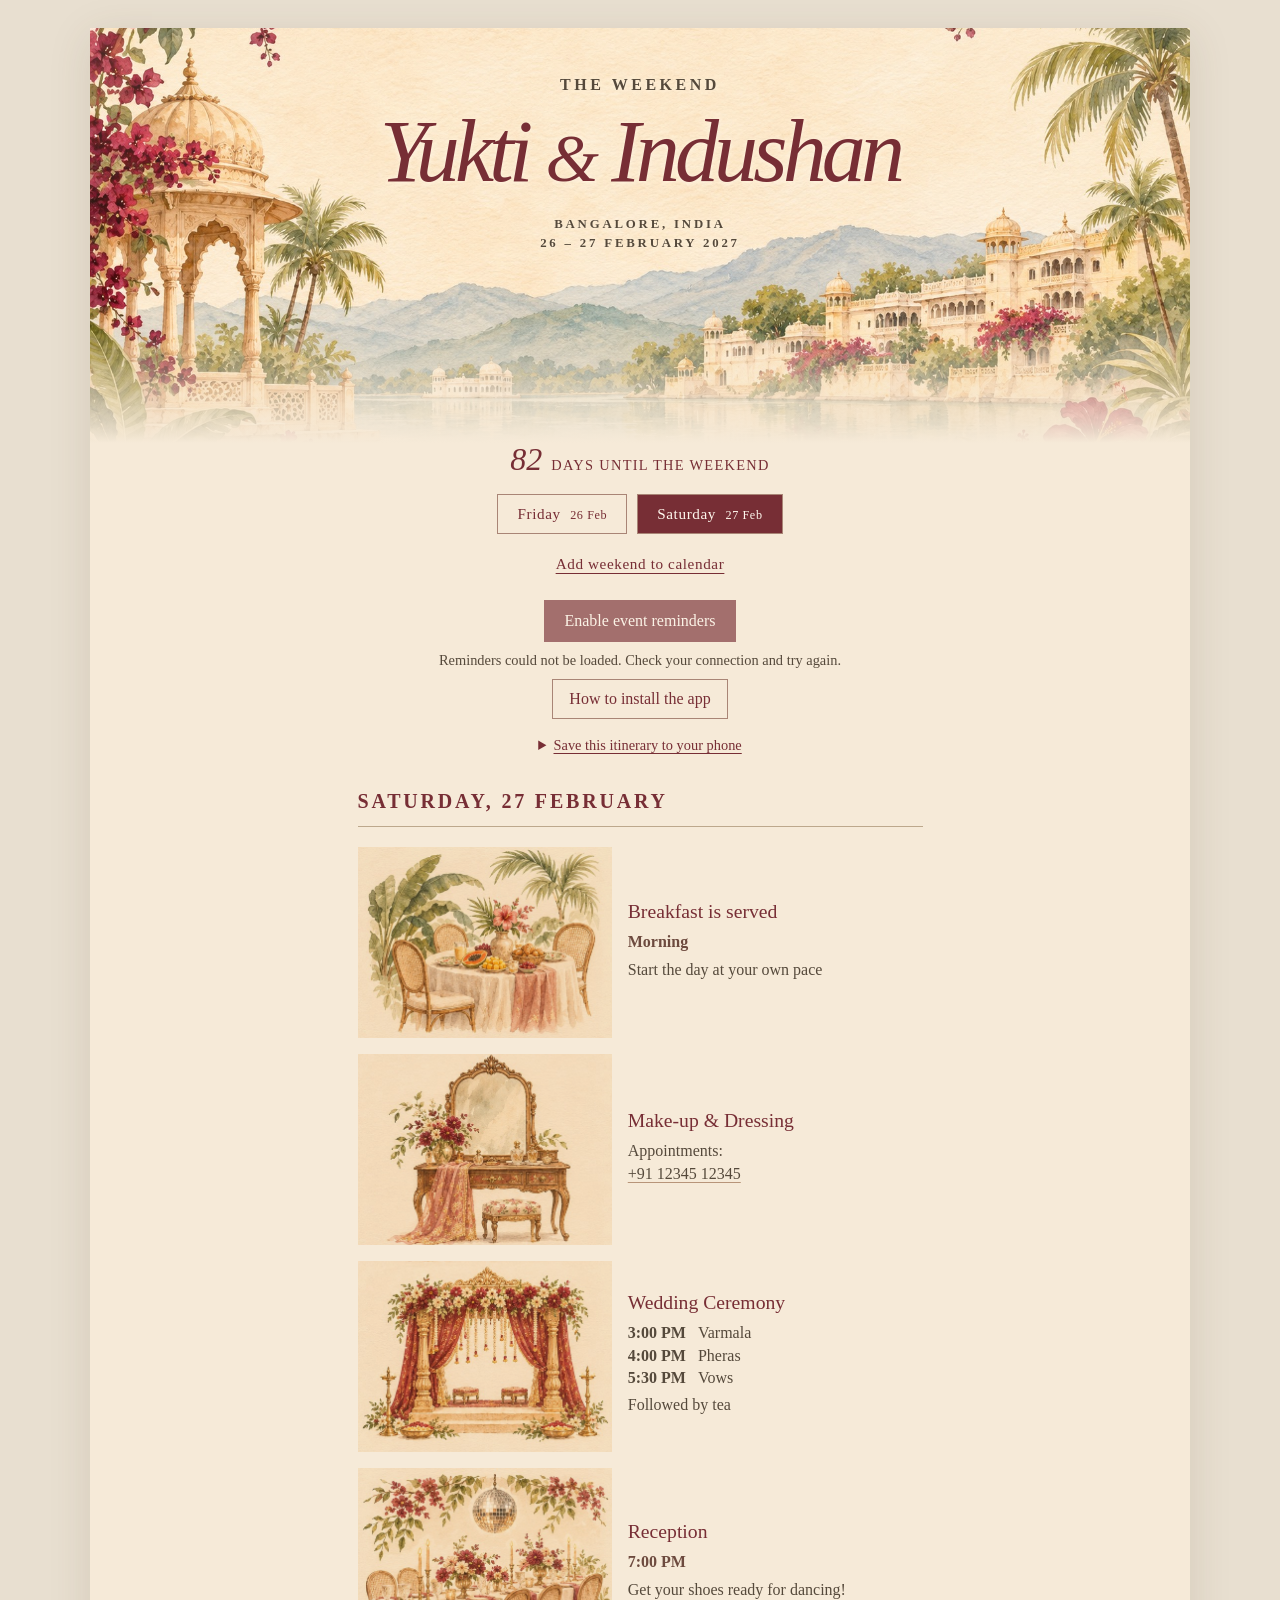
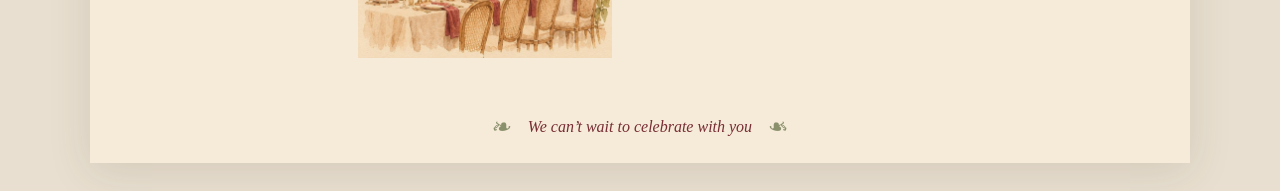
==== commit 94a97132: "Add opt-in wedding event notifications" ====
--- a/saturday.html
+++ b/saturday.html
@@ -10,7 +10,7 @@
   <link rel="apple-touch-icon" href="assets/apple-touch-icon.png">
   <meta name="apple-mobile-web-app-capable" content="yes">
   <meta name="apple-mobile-web-app-status-bar-style" content="default">
-  <link rel="stylesheet" href="style.css?v=4">
+  <link rel="stylesheet" href="style.css?v=5">
   <link rel="stylesheet" href="vendor/add-to-homescreen/add-to-homescreen.min.css">
 </head>
 <body>
@@ -27,6 +27,7 @@
       <div class="countdown" aria-live="polite"><span id="countdown-number">&mdash;</span><span id="countdown-label">days until the weekend</span></div>
       <nav class="day-nav" aria-label="Choose a day"><a href="index.html">Friday <span>26 Feb</span></a><a href="saturday.html" aria-current="page">Saturday <span>27 Feb</span></a></nav>
       <a class="calendar-link" href="wedding-weekend.ics" download>Add weekend to calendar</a>
+      <div class="notification-area"><button class="notification-button" id="notification-button" disabled>Enable event reminders</button><p id="notification-status" role="status">Preparing reminders…</p></div>
       <div class="install-area"><button class="install-button guide-button" id="guide-button" hidden>How to install the app</button><button class="install-button" id="install-button" hidden>Install itinerary app</button><details class="install-help"><summary>Save this itinerary to your phone</summary><p>On iPhone: open this page in Safari, tap Share, then Add to Home Screen. On Android: use the install button when offered, or choose Add to Home screen from your browser menu.</p><p>Open the app once while connected to save the itinerary for offline use.</p></details></div>
     </div>
     <div class="schedule" aria-label="Wedding weekend itinerary">
@@ -42,5 +43,6 @@
   </main>
   <script src="vendor/add-to-homescreen/add-to-homescreen_en.min.js" defer></script>
   <script src="script.js?v=4" defer></script>
+  <script src="notifications.js?v=1" defer></script>
 </body>
 </html>
--- a/style.css
+++ b/style.css
@@ -6,3 +6,5 @@
 .schedule{display:block;max-width:740px;margin-inline:auto}.day-nav a[aria-current="page"]{background:var(--wine);color:#fff8ee}.day-nav a[aria-current="page"]:hover{background:#59232a}
 .install-area{margin:4px auto 0;max-width:440px}.install-button{font:inherit;color:var(--wine);background:transparent;border:1px solid #a98576;padding:10px 16px;cursor:pointer}.install-button:hover,.install-button:focus-visible{background:var(--wine);color:#fff8ee}.install-help{margin:12px auto 0;font-size:.9rem;line-height:1.5}.install-help summary{color:var(--wine);cursor:pointer;text-decoration:underline;text-underline-offset:3px}.install-help p{margin:10px 0 0}
 .guide-button{margin:4px}.install-button[hidden]{display:none}
+
+.notification-area{margin:16px auto 0;max-width:440px}.notification-button{font:inherit;color:#fff8ee;background:var(--wine);border:1px solid var(--wine);padding:11px 19px;cursor:pointer}.notification-button:disabled{opacity:.65;cursor:default}.notification-button:focus-visible{outline:2px solid var(--wine);outline-offset:3px}#notification-status{font-size:.9rem;line-height:1.45;margin:8px auto 0}
